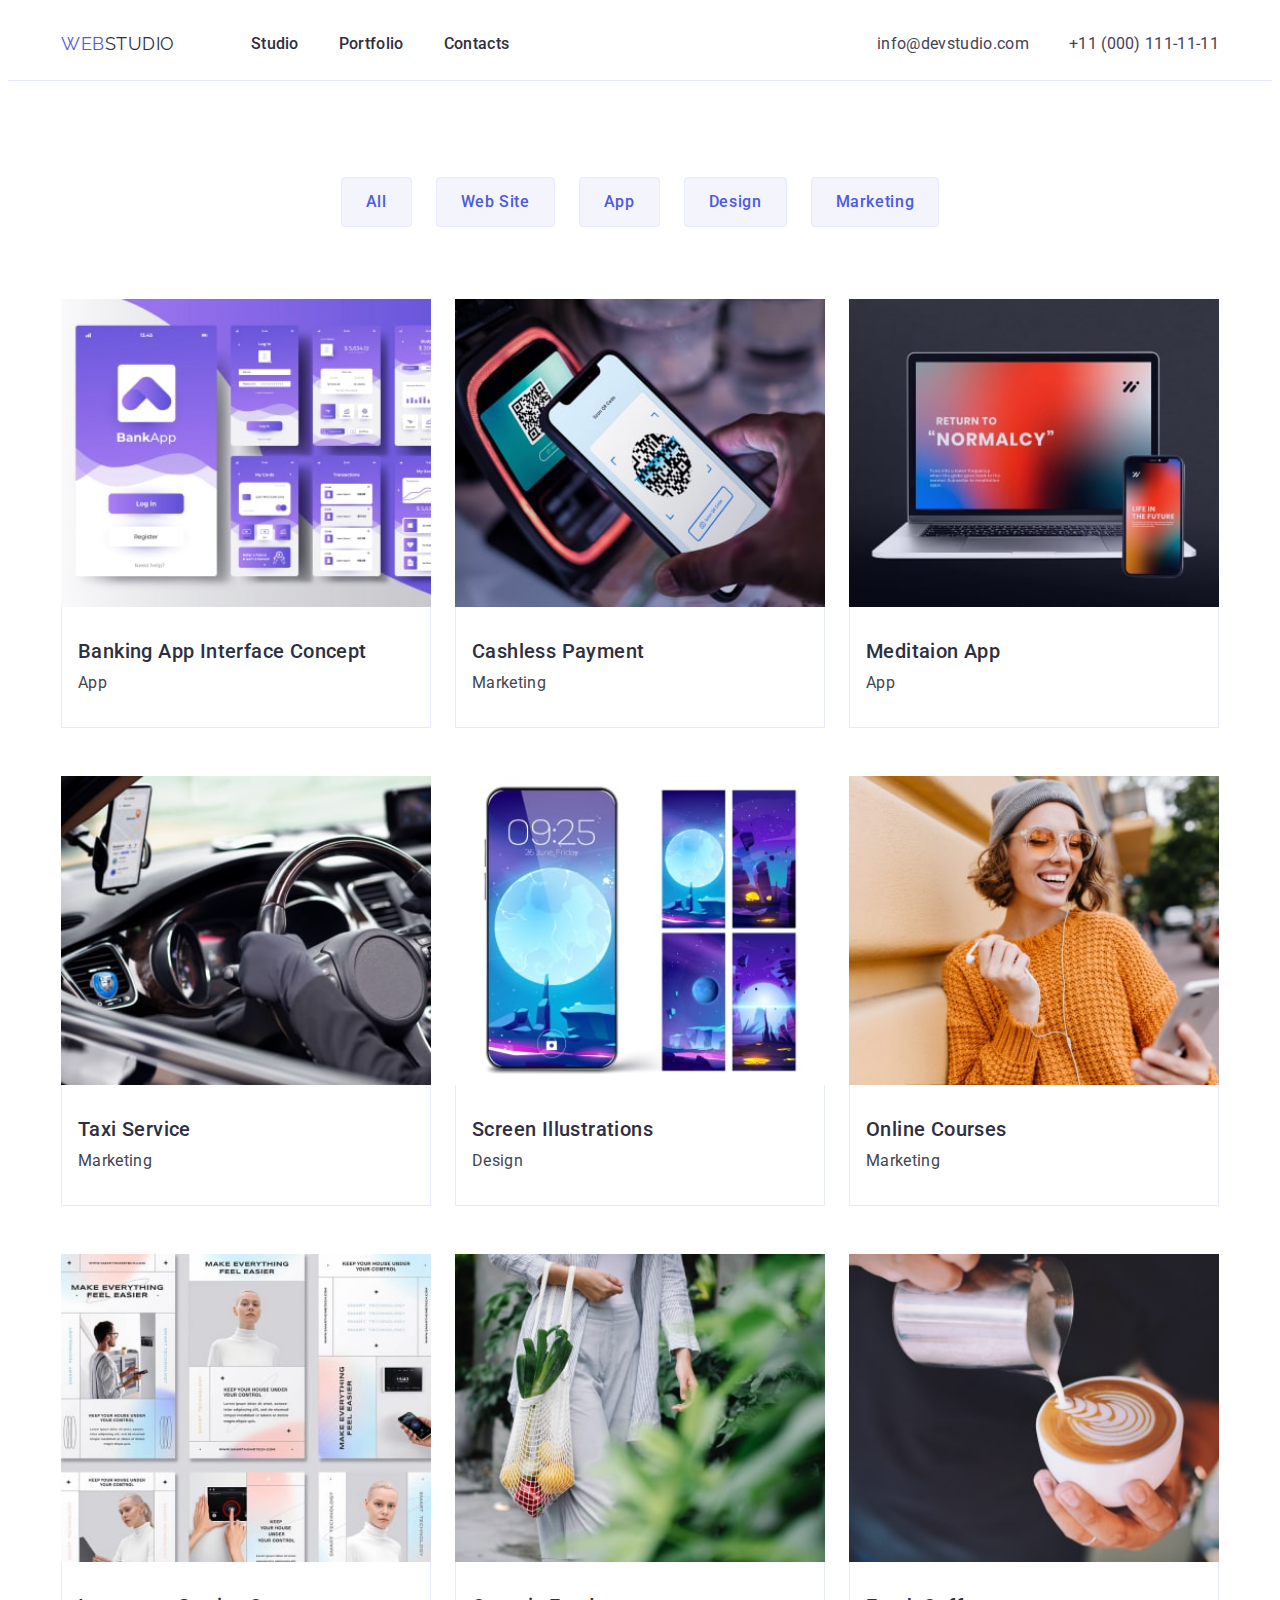
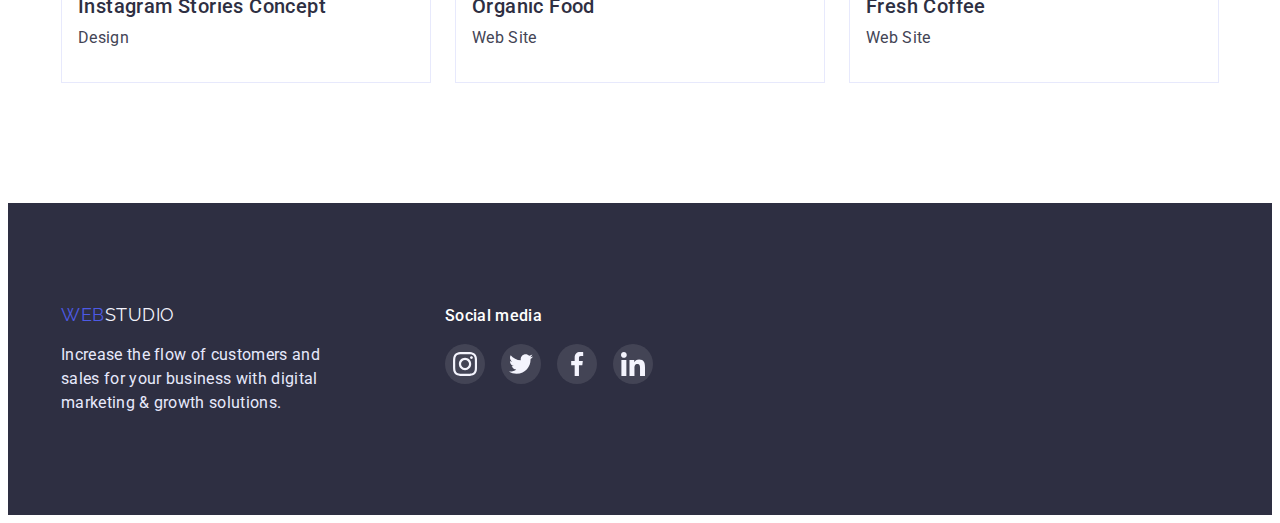
==== portfolio.html @ cd5cf361 "Initial commit" ====
<!DOCTYPE html>
<html lang="en">
  <head>
    <meta charset="UTF-8" />
    <meta http-equiv="X-UA-Compatible" content="IE=edge" />
    <meta name="viewport" content="width=device-width, initial-scale=1.0" />
    <link rel="preconnect" href="https://fonts.googleapis.com" />
    <link rel="preconnect" href="https://fonts.gstatic.com" crossorigin />
    <link
      href="https://fonts.googleapis.com/css2?family=Raleway:wght@800&family=Roboto:wght@400;500;700;900&display=swap"
      rel="stylesheet"
    />
    <title>Web Studio</title>
    <link
      rel="stylesheet"
      href="https://cdnjs.cloudflare.com/ajax/libs/modern-normalize/1.1.0/modern-normalize.min.css"
      integrity="sha512-wpPYUAdjBVSE4KJnH1VR1HeZfpl1ub8YT/NKx4PuQ5NmX2tKuGu6U/JRp5y+Y8XG2tV+wKQpNHVUX03MfMFn9Q=="
      crossorigin="anonymous"
      referrerpolicy="no-referrer"
    />
    <link href="https://unpkg.com/aos@2.3.1/dist/aos.css" rel="stylesheet" />
    <link rel="stylesheet" href="./css/styles.css" />
  </head>
  <body>
    <!-- Header -->
    <header class="header">
      <div class="container header-container">
        <nav class="nav">
          <a class="logo link" href="./index.html"
            >Web<span class="logo-item">Studio</span></a
          >
          <ul class="menu-list list">
            <li class="menu-item">
              <a class="menu-link link" href="./index.html">Studio</a>
            </li>
            <li class="menu-item">
              <a class="menu-link link" href="./portfolio.html">Portfolio</a>
            </li>
            <li class="menu-item">
              <a class="menu-link link" href="./contacts.html">Contacts</a>
            </li>
          </ul>
        </nav>
        <address class="adress">
          <ul class="adress-menu list">
            <li class="adress-menu-item">
              <a class="adress-link link" href="mailto:info@devstudio.com"
                >info@devstudio.com</a
              >
            </li>
            <li class="adress-menu-item">
              <a class="adress-link link" href="tel:+11(000)111-11-11"
                >+11 (000) 111-11-11</a
              >
            </li>
          </ul>
        </address>
      </div>
    </header>
    <main>
      <section class="portfolio">
        <div class="container">
          <h1 class="hidden">Portfolio</h1>
          <ul class="portfolio-btn-list list">
            <li class="portfolio-btn-item">
              <button class="portfolio-btn btn" type="button">All</button>
            </li>
            <li class="portfolio-btn-item">
              <button class="portfolio-btn btn" type="button">Web Site</button>
            </li>
            <li class="portfolio-btn-item">
              <button class="portfolio-btn btn" type="button">App</button>
            </li>
            <li class="portfolio-btn-item">
              <button class="portfolio-btn btn" type="button">Design</button>
            </li>
            <li class="portfolio-btn-item">
              <button class="portfolio-btn btn" type="button">Marketing</button>
            </li>
          </ul>
          <ul class="portfolio-list list">
            <li class="portfolio-item">
              <div class="portfolio-top-wrap">
                <img
                  src="./images/portfolio-1.jpg"
                  alt="bank app"
                  width="360"
                />
                <p class="portfolio-top-text">
                  14 Stylish and User-Friendly App Design Concepts · Task
                  Manager App · Calorie Tracker App · Exotic Fruit Ecommerce App
                  · Cloud Storage App
                </p>
              </div>
              <div class="portfolio-item-container">
                <h2 class="portfolio-title">Banking App Interface Concept</h2>
                <p class="portfolio-text">App</p>
              </div>
            </li>
            <li class="portfolio-item">
              <div class="portfolio-top-wrap">
                <img
                  src="./images/portfolio-2.jpg"
                  alt="phone with QR-code"
                  width="360"
                />
                <p class="portfolio-top-text">
                  14 Stylish and User-Friendly App Design Concepts · Task
                  Manager App · Calorie Tracker App · Exotic Fruit Ecommerce App
                  · Cloud Storage App
                </p>
              </div>
              <div class="portfolio-item-container">
                <h2 class="portfolio-title">Cashless Payment</h2>
                <p class="portfolio-text">Marketing</p>
              </div>
            </li>
            <li class="portfolio-item">
              <div class="portfolio-top-wrap">
                <img
                  src="./images/portfolio-3.jpg"
                  alt="laptop and phone"
                  width="360"
                />
                <p class="portfolio-top-text">
                  14 Stylish and User-Friendly App Design Concepts · Task
                  Manager App · Calorie Tracker App · Exotic Fruit Ecommerce App
                  · Cloud Storage App
                </p>
              </div>
              <div class="portfolio-item-container">
                <h2 class="portfolio-title">Meditaion App</h2>
                <p class="portfolio-text">App</p>
              </div>
            </li>
            <li class="portfolio-item">
              <div class="portfolio-top-wrap">
                <img
                  src="./images/portfolio-4.jpg"
                  alt="man in a car with phone"
                  width="360"
                />
                <p class="portfolio-top-text">
                  14 Stylish and User-Friendly App Design Concepts · Task
                  Manager App · Calorie Tracker App · Exotic Fruit Ecommerce App
                  · Cloud Storage App
                </p>
              </div>
              <div class="portfolio-item-container">
                <h2 class="portfolio-title">Taxi Service</h2>
                <p class="portfolio-text">Marketing</p>
              </div>
            </li>
            <li class="portfolio-item">
              <div class="portfolio-top-wrap">
                <img
                  src="./images/portfolio-5.jpg"
                  alt="screen illustrations"
                  width="360"
                />
                <p class="portfolio-top-text">
                  14 Stylish and User-Friendly App Design Concepts · Task
                  Manager App · Calorie Tracker App · Exotic Fruit Ecommerce App
                  · Cloud Storage App
                </p>
              </div>
              <div class="portfolio-item-container">
                <h2 class="portfolio-title">Screen Illustrations</h2>
                <p class="portfolio-text">Design</p>
              </div>
            </li>
            <li class="portfolio-item">
              <div class="portfolio-top-wrap">
                <img
                  src="./images/portfolio-6.jpg"
                  alt="girl with phone and earphones"
                  width="360"
                />
                <p class="portfolio-top-text">
                  14 Stylish and User-Friendly App Design Concepts · Task
                  Manager App · Calorie Tracker App · Exotic Fruit Ecommerce App
                  · Cloud Storage App
                </p>
              </div>
              <div class="portfolio-item-container">
                <h2 class="portfolio-title">Online Courses</h2>
                <p class="portfolio-text">Marketing</p>
              </div>
            </li>
            <li class="portfolio-item">
              <div class="portfolio-top-wrap">
                <img
                  src="./images/portfolio-7.jpg"
                  alt="Instagram stories concept"
                  width="360"
                />
                <p class="portfolio-top-text">
                  14 Stylish and User-Friendly App Design Concepts · Task
                  Manager App · Calorie Tracker App · Exotic Fruit Ecommerce App
                  · Cloud Storage App
                </p>
              </div>
              <div class="portfolio-item-container">
                <h2 class="portfolio-title">Instagram Stories Concept</h2>
                <p class="portfolio-text">Design</p>
              </div>
            </li>
            <li class="portfolio-item">
              <div class="portfolio-top-wrap">
                <img
                  src="./images/portfolio-8.jpg"
                  alt="a bag with vegetables and fruits"
                  width="360"
                />
                <p class="portfolio-top-text">
                  14 Stylish and User-Friendly App Design Concepts · Task
                  Manager App · Calorie Tracker App · Exotic Fruit Ecommerce App
                  · Cloud Storage App
                </p>
              </div>
              <div class="portfolio-item-container">
                <h2 class="portfolio-title">Organic Food</h2>
                <p class="portfolio-text">Web Site</p>
              </div>
            </li>
            <li class="portfolio-item">
              <div class="portfolio-top-wrap">
                <img
                  src="./images/portfolio-9.jpg"
                  alt="a cup of cofee"
                  width="360"
                />
                <p class="portfolio-top-text">
                  14 Stylish and User-Friendly App Design Concepts · Task
                  Manager App · Calorie Tracker App · Exotic Fruit Ecommerce App
                  · Cloud Storage App
                </p>
              </div>
              <div class="portfolio-item-container">
                <h2 class="portfolio-title">Fresh Coffee</h2>
                <p class="portfolio-text">Web Site</p>
              </div>
            </li>
          </ul>
        </div>
      </section>
    </main>
    <footer class="footer">
      <div class="container footer-container">
        <div>
          <a class="footer-logo link" href="./index.html"
            >Web<span class="logo-footer-span">Studio</span></a
          >
          <p class="footer-text">
            Increase the flow of customers and sales for your business with
            digital marketing & growth solutions.
          </p>
        </div>
        <div class="footer-soc-container">
          <p class="footer-soc-text">Social media</p>
          <ul class="footer-soc-list list">
            <li class="footer-soc-item">
              <a href="" class="footer-soc-link link">
                <svg class="footer-soc-icon" width="24" height="24">
                  <use href="./images/icons.svg#icon-instagram"></use>
                </svg>
              </a>
            </li>
            <li class="footer-soc-item">
              <a href="" class="footer-soc-link">
                <svg class="footer-soc-icon" width="24" height="24">
                  <use href="./images/icons.svg#icon-twitter"></use>
                </svg>
              </a>
            </li>
            <li class="footer-soc-item">
              <a href="" class="footer-soc-link link">
                <svg class="footer-soc-icon" width="24" height="24">
                  <use href="./images/icons.svg#icon-facebook"></use>
                </svg>
              </a>
            </li>
            <li class="footer-soc-item">
              <a href="" class="footer-soc-link link">
                <svg class="footer-soc-icon" width="24" height="24">
                  <use href="./images/icons.svg#icon-linkedin"></use>
                </svg>
              </a>
            </li>
          </ul>
        </div>
      </div>
    </footer>
  </body>
</html>
---- css/styles.css ----
:root {
  --primary-text-color: #434455;
  --tittle-text-color: #2e2f42;
  --primary-white-color: #ffffff;
  --primary-bcg-color: #f4f4fd;
  --logo-color: #2e2f42;
  --hero-bg-color: #4d5ae5;
  --section-title-color: #2e2f42;
  --modal-btn-color: #4d5ae5;
  --modal-btn-background: #f4f4fd;
  --portfolio-card-accent: #4d5ae5;
  --portfolio-card-text: #f4f4fd;
  --link-accent: #404bbf;
  --transition: 250ms cubic-bezier(0.4, 0, 0.2, 1);
}

/*?-----------------------RESET-------------------------- */

ul {
  margin: 0;
  padding: 0;
}
h1,
h2,
h3,
h4,
h5,
h6,
p {
  margin: 0;
}
img {
  display: block;
  width: 100%;
}

/*?-----------------------BASE-------------------------- */
body {
  color: var(--primary-text-color);
  font-family: "Roboto", sans-serif;
  background-color: var(--primary-white-color);
}
.list {
  list-style: none;
}
.link {
  text-decoration: none;
}
.section-title {
  font-size: 36px;
  line-height: 1.2;
  letter-spacing: 0.02em;
  margin-bottom: 72px;
  text-align: center;
  color: var(--section-title-color);
  text-transform: capitalize;
}
.hidden {
  position: absolute;
  width: 1px;
  height: 1px;
  margin: -1px;
  border: 0;
  padding: 0;
  white-space: nowrap;
  clip-path: inset(100%);
  clip: rect(0 0 0 0);
  overflow: hidden;
}
.container {
  width: 100%;
  max-width: 1158px;
  padding-left: 15px;
  padding-right: 15px;
  /** outline: 2px solid red; */
  margin: 0 auto;
}
.section {
  padding-top: 120px;
  padding-bottom: 120px;
}
.btn {
  display: block;
}
/*?-----------------------LOGO-------------------------- */
.logo {
  font-family: "Raleway", sans-serif;
  font-size: 18px;
  line-height: 1.33;
  letter-spacing: 0.03em;
  text-transform: uppercase;
  color: #4d5ae5;
  padding: 24px 0;
  margin-right: 76px;
}
.logo-item {
  color: var(--logo-color);
}
/*?-----------------------HEADER-------------------------- */
.header-container {
  display: flex;
}
.nav {
  display: flex;
  align-items: center;
  margin-right: auto;
}
.header {
  border-bottom: 1px solid #e7e9fc;
}
.menu-list {
  display: flex;
  gap: 40px;
}

.menu-link {
  position: relative;
  line-height: 1.5;
  font-weight: 500;
  letter-spacing: 0.02em;
  color: var(--tittle-text-color);
  display: block;
  padding: 24px 0;
  transition: color var(--transition);
}
.menu-link:hover:after {
  position: absolute;
  bottom: -1px;
  content: "";
  display: block;
  height: 4px;
  width: 100%;
  background-color: #404bbf;
  border-radius: 2px;
}
.menu-link:is(:hover, :focus) {
  color: var(--link-accent);
}
.adress {
  display: flex;
  align-items: center;
}
.adress-menu {
  display: flex;
  gap: 40px;
}
.adress-link {
  font-style: normal;
  line-height: 1.5;
  letter-spacing: 0.02em;
  color: var(--primary-text-color);
  display: block;
  padding: 24px 0;
  transition: color var(--transition);
}

.adress-link:is(:hover, :focus) {
  color: var(--link-accent);
}
/*?-----------------------HERO-------------------------- */
.main-btn {
  font-family: "Roboto", sans-serif;
  font-size: 16px;
  font-weight: 500;
  line-height: 1.5;
  min-width: 169px;
  height: 56px;
  margin: 0 auto;
  align-items: center;
  letter-spacing: 0.04em;
  color: var(--primary-white-color);
  background-color: var(--hero-bg-color);
  border: none;
  box-shadow: 0px 4px 4px rgba(0, 0, 0, 0.15);
  border-radius: 4px;
  cursor: pointer;
  margin-top: 48px;
  transition: background-color var(--transition), cursor var(--transition);
}
.main-btn:is(:hover, :focus) {
  background-color: #404bbf;
  cursor: pointer;
}
.hero {
  max-width: 1440px;
  margin: 0 auto;
  background-image: linear-gradient(
      rgba(46, 47, 66, 0.7),
      rgba(46, 47, 66, 0.7)
    ),
    url(../images/hero-background.jpg);
  background-repeat: no-repeat;
  background-position: center;
  background-size: cover;
  padding: 188px 0;
}
.hero-title {
  font-size: 56px;
  line-height: 1.07;
  letter-spacing: 0.02em;
  max-width: 496px;
  color: var(--primary-white-color);
  margin: 0 auto;
}
/*?-----------------------OUR FEATURES-------------------------- */
.features-title {
  font-weight: 500;
  font-size: 20px;
  line-height: 1.2;
  letter-spacing: 0.02em;
  color: var(--tittle-text-color);
  margin-bottom: 8px;
}
.features-list {
  display: flex;
  gap: 24px;
}
.features-item {
  max-width: 264px;
}
.features-link {
  width: 264px;
  height: 112px;
  display: block;
  display: flex;
  align-items: center;
  justify-content: center;
  background-color: var(--primary-bcg-color);
  border-radius: 4px;
  margin-bottom: 8px;
}
.features-text {
  line-height: 1.5;
  letter-spacing: 0.02em;
  color: var(--primary-text-color);
}
/*?-----------------------WHAT ARE WE DOING-------------------------- */
.work-examples {
  padding-bottom: 120px;
}
.examples-list {
  display: flex;
  gap: 24px;
}
.examples-item {
  width: calc((100% - 48px) / 3);
}
/*?-----------------------OUR TEAM-------------------------- */
.our-team {
  background-color: var(--primary-bcg-color);
}
.team-list {
  display: flex;
  gap: 24px;
}
.team-item {
  background-color: var(--primary-white-color);
  width: calc((100% - 72px) / 4);
  box-shadow: 0px 1px 6px rgba(46, 47, 66, 0.08),
    0px 1px 1px rgba(46, 47, 66, 0.16), 0px 2px 1px rgba(46, 47, 66, 0.08);
  border-radius: 0px 0px 4px 4px;
}
.team-container {
  padding-top: 32px;
  padding-bottom: 32px;
}
.team-card-title {
  font-size: 20px;
  font-weight: 500;
  line-height: 1.2;
  letter-spacing: 0.02em;
  color: var(--tittle-text-color);
  margin-bottom: 8px;
  text-align: center;
}
.team-text {
  line-height: 1.5;
  letter-spacing: 0.02em;
  text-align: center;
  margin-bottom: 8px;
}
.team-soc-list {
  display: flex;
  justify-content: center;
  gap: 24px;
}
.team-soc-item {
  width: 40px;
  height: 40px;
}
.team-soc-link {
  width: 100%;
  height: 100%;
  background-color: var(--modal-btn-color);
  display: block;
  border-radius: 50%;
  display: flex;
  align-items: center;
  justify-content: center;
  transition: background-color var(--transition);
}
.team-soc-link:is(:hover, :focus) {
  background-color: #404bbf;
}
/*?-----------------------Customers-------------------------- */
.customers-list {
  display: flex;
  gap: 24px;
}

.customers-link {
  width: 168px;
  height: 88px;
  border: 1px solid #8e8f99;
  border-radius: 4px;
  display: flex;
  align-items: center;
  justify-content: center;
  color: #8e8f99;
  transition: border-color var(--transition);
}
.customers-icon {
  fill: #8e8f99;
}
.customers-link:hover,
.customers-link:focus {
  border-color: #404bbf;
}
.customers-link:hover .customers-icon,
.customers-link:focus .customers-icon {
  fill: #404bbf;
}
/*?-----------------------FOOTER-------------------------- */
.footer {
  background-color: var(--tittle-text-color);
  padding-top: 100px;
  padding-bottom: 100px;
}
.footer-logo {
  font-family: "Raleway", sans-serif;
  font-size: 18px;
  line-height: 1.33;
  letter-spacing: 0.03em;
  text-transform: uppercase;
  color: #4d5ae5;
}
.logo-footer-span {
  color: #f4f4fd;
}
.footer-soc-text {
  font-weight: 500;
  line-height: 1.5;
  letter-spacing: 0.02em;
  color: var(--primary-white-color);
}
.footer-container {
  display: flex;
  align-items: baseline;
}
.footer-soc-list {
  display: flex;
  justify-content: center;
  gap: 16px;
  margin-top: 16px;
}
.footer-soc-item {
  width: 40px;
  height: 40px;
}
.footer-soc-link {
  width: 100%;
  height: 100%;
  border-radius: 50%;
  background-color: rgba(255, 255, 255, 0.1);
  display: flex;
  align-items: center;
  justify-content: center;
  transition: background-color var(--transition);
}
.footer-soc-link:is(:hover, :focus) {
  background-color: #31d0aa;
}
.footer-soc-container {
  margin-left: 120px;
}
.footer-text {
  line-height: 1.5;
  letter-spacing: 0.02em;
  max-width: 264px;
  color: #e7e9fc;
  margin-top: 16px;
}

/*?-----------------------PORTFOLIO-------------------------- */
.portfolio-btn {
  font-family: "Roboto", sans-serif;
  font-size: 16px;
  font-weight: 500;
  line-height: 1.5;
  letter-spacing: 0.04em;
  color: var(--modal-btn-color);
  background-color: var(--modal-btn-background);
  padding: 12px 24px;
  border: 1px solid #e7e9fc;
  border-radius: 4px;
  cursor: pointer;
  transition: color var(--transition), background-color var(--transition),
    box-shadow var(--transition);
}
.portfolio-btn:is(:hover, :focus) {
  color: var(--primary-white-color);
  background-color: #404bbf;
  box-shadow: 0px 3px 1px rgba(0, 0, 0, 0.1), 0px 2px 1px rgba(0, 0, 0, 0.08),
    0px 2px 2px rgba(0, 0, 0, 0.12);
}
.portfolio {
  padding-bottom: 120px;
  padding-top: 96px;
}
.portfolio-btn-list {
  margin-bottom: 72px;
  display: flex;
  justify-content: center;
  gap: 24px;
}
.portfolio-title {
  font-size: 20px;
  font-weight: 500;
  line-height: 1.2;
  letter-spacing: 0.02em;
  margin-bottom: 8px;
  color: var(--tittle-text-color);
}
.portfolio-item {
  width: calc((100% - 48px) / 3);
  transition: box-shadow var(--transition), cursor var(--transition),
    transform var(--transition);
}
.portfolio-item:hover .portfolio-top-text {
  transform: translateY(0);
}
.portfolio-item:is(:hover, :focus) {
  box-shadow: 0px 1px 6px rgba(46, 47, 66, 0.08),
    0px 1px 1px rgba(46, 47, 66, 0.16), 0px 2px 1px rgba(46, 47, 66, 0.08);
  cursor: pointer;
}
.portfolio-item-container {
  border: 1px solid #e7e9fc;
  border-top: none;
  padding-left: 16px;
  padding-top: 32px;
  padding-bottom: 32px;
}
.portfolio-top-wrap {
  position: relative;
  overflow: hidden;
}
.portfolio-text {
  line-height: 1.5;
  letter-spacing: 0.02em;
  color: var(--primary-text-color);
}
.portfolio-top-text {
  position: absolute;
  top: 0;
  padding: 40px 32px;
  font-size: 16px;
  line-height: 1.5;
  letter-spacing: 0.02em;
  color: var(--portfolio-card-text);
  background-color: var(--portfolio-card-accent);
  height: 100%;
  transform: translateY(100%);
  transition: transform var(--transition);
}
.portfolio-list {
  display: flex;
  flex-wrap: wrap;
  column-gap: 24px;
  row-gap: 48px;
}

/*?-----------------------MODAL WINDOW-------------------------- */
.backdrop {
  position: fixed;
  top: 0;
  background-color: rgba(46, 47, 66, 0.4);
  width: 100%;
  height: 100%;
  transition: opacity 400ms linear, visibility 400ms linear;
}
.modal {
  position: absolute;
  top: 50%;
  left: 50%;
  transform: translate(-50%, -50%) scaleY(1);
  width: 408px;
  min-height: 576px;
  padding: 24px;
  background-color: #fcfcfc;
  box-shadow: 0px 1px 1px rgba(0, 0, 0, 0.14), 0px 1px 3px rgba(0, 0, 0, 0.12),
    0px 2px 1px rgba(0, 0, 0, 0.2);
  border-radius: 4px;
  transition: transform 400ms linear;
}
.backdrop.is-hidden .modal {
  transform: translate(-50%, 250%) scaleY(0);
}
.modal-close {
  width: 24px;
  height: 24px;
  display: block;
  margin-left: auto;
  border-radius: 50%;
  background-color: #e7e9fc;
  border: 1px solid rgba(0, 0, 0, 0.1);
  display: flex;
  align-items: center;
  justify-content: center;
}
.is-hidden {
  opacity: 0;
  pointer-events: none;
  visibility: hidden;
}
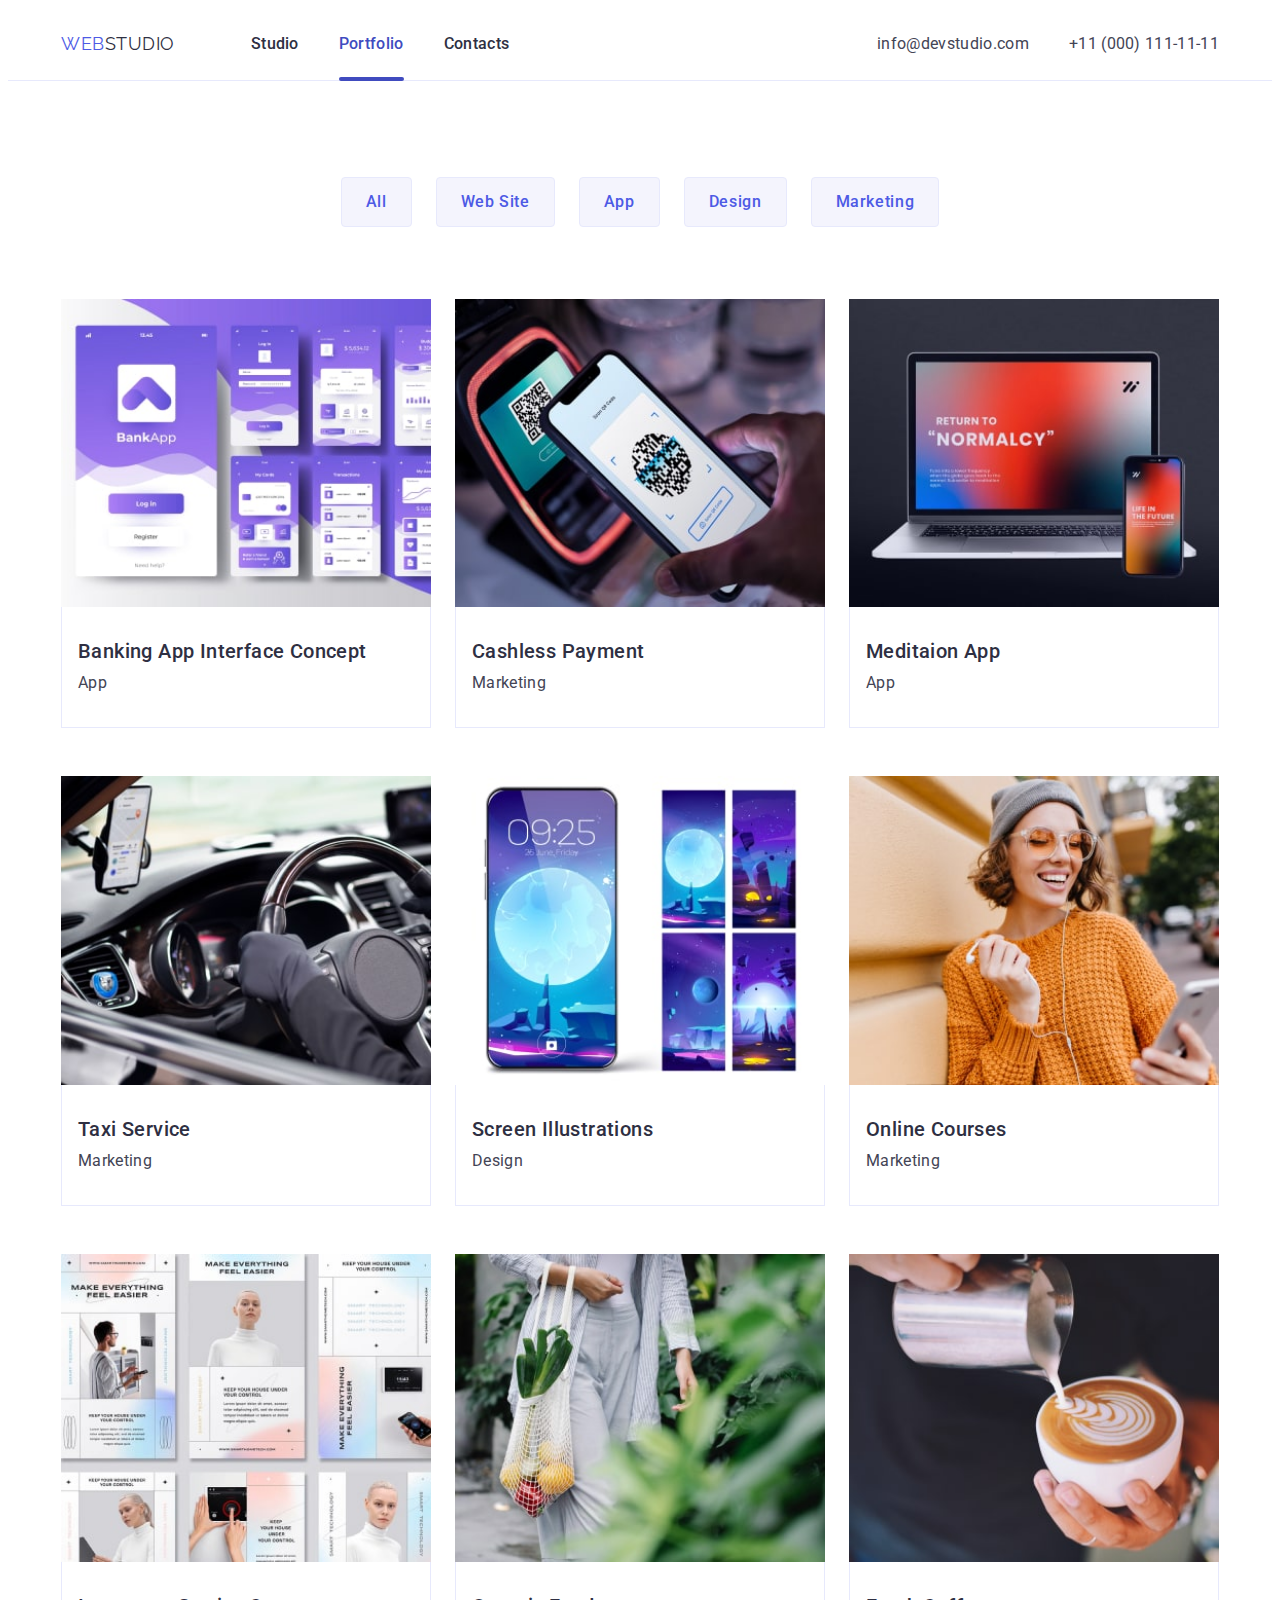
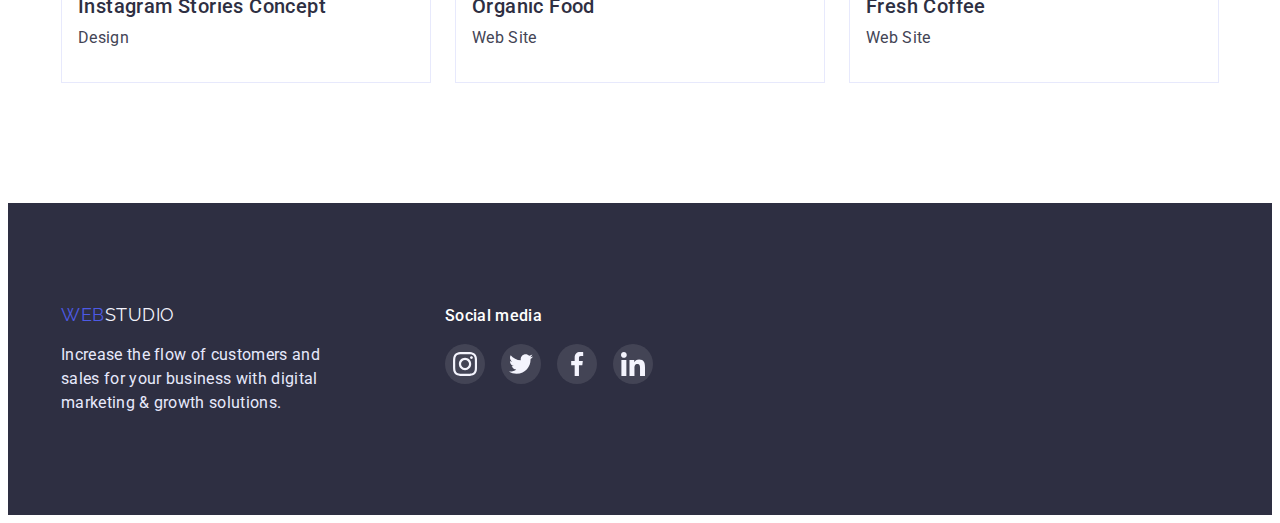
==== commit 3ca6f832: "homework 6" ====
--- a/portfolio.html
+++ b/portfolio.html
@@ -34,7 +34,9 @@
               <a class="menu-link link" href="./index.html">Studio</a>
             </li>
             <li class="menu-item">
-              <a class="menu-link link" href="./portfolio.html">Portfolio</a>
+              <a class="menu-link link active" href="./portfolio.html"
+                >Portfolio</a
+              >
             </li>
             <li class="menu-item">
               <a class="menu-link link" href="./contacts.html">Contacts</a>
--- a/css/styles.css
+++ b/css/styles.css
@@ -123,7 +123,10 @@
   padding: 24px 0;
   transition: color var(--transition);
 }
-.menu-link:hover:after {
+.active {
+  color: var(--link-accent);
+}
+.active:after {
   position: absolute;
   bottom: -1px;
   content: "";
@@ -321,6 +324,7 @@
 }
 .customers-icon {
   fill: #8e8f99;
+  transition: fill var(--transition);
 }
 .customers-link:hover,
 .customers-link:focus {
@@ -433,8 +437,7 @@
 }
 .portfolio-item {
   width: calc((100% - 48px) / 3);
-  transition: box-shadow var(--transition), cursor var(--transition),
-    transform var(--transition);
+  transition: box-shadow var(--transition), cursor var(--transition);
 }
 .portfolio-item:hover .portfolio-top-text {
   transform: translateY(0);
@@ -487,7 +490,7 @@
   background-color: rgba(46, 47, 66, 0.4);
   width: 100%;
   height: 100%;
-  transition: opacity 400ms linear, visibility 400ms linear;
+  transition: opacity var(--transition), visibility var(--transition);
 }
 .modal {
   position: absolute;
@@ -501,7 +504,7 @@
   box-shadow: 0px 1px 1px rgba(0, 0, 0, 0.14), 0px 1px 3px rgba(0, 0, 0, 0.12),
     0px 2px 1px rgba(0, 0, 0, 0.2);
   border-radius: 4px;
-  transition: transform 400ms linear;
+  transition: transform var(--transition);
 }
 .backdrop.is-hidden .modal {
   transform: translate(-50%, 250%) scaleY(0);
@@ -509,14 +512,73 @@
 .modal-close {
   width: 24px;
   height: 24px;
-  display: block;
   margin-left: auto;
+  margin-bottom: 24px;
   border-radius: 50%;
   background-color: #e7e9fc;
   border: 1px solid rgba(0, 0, 0, 0.1);
   display: flex;
   align-items: center;
   justify-content: center;
+  transition: background-color var(--transition), fill var(--transition),
+    cursor var(--transition);
+}
+.modal-close:is(:hover, :focus) {
+  background-color: var(--link-accent);
+  fill: var(--primary-white-color);
+  cursor: pointer;
+}
+.modal-field {
+  margin-bottom: 8px;
+}
+.modal-title {
+  font-weight: 500;
+  line-height: 1.5;
+  text-align: center;
+  letter-spacing: 0.02em;
+  color: var(--tittle-text-color);
+  margin-bottom: 16px;
+}
+.modal-input {
+  width: 100%;
+  height: 40px;
+  border: 1px solid #2e2f42;
+  border-radius: 4px;
+  opacity: 0.2;
+  background-color: transparent;
+  padding-left: 38px;
+}
+.input-wrap {
+  position: relative;
+}
+
+.modal-icon {
+  position: absolute;
+  left: 19px;
+  top: 50%;
+  transform: translateY(-50%);
+}
+.input-text {
+  font-size: 12px;
+  line-height: 1.17;
+  letter-spacing: 0.04em;
+  color: #8e8f99;
+  margin-bottom: 4px;
+}
+.modal-send {
+  font-weight: 500;
+  line-height: 1.5;
+  min-width: 169px;
+  height: 56px;
+  margin: 0 auto;
+  align-items: center;
+  letter-spacing: 0.04em;
+  color: var(--primary-white-color);
+  background-color: var(--hero-bg-color);
+  border: none;
+  box-shadow: 0px 4px 4px rgba(0, 0, 0, 0.15);
+  border-radius: 4px;
+  cursor: pointer;
 }
 .is-hidden {
   opacity: 0;
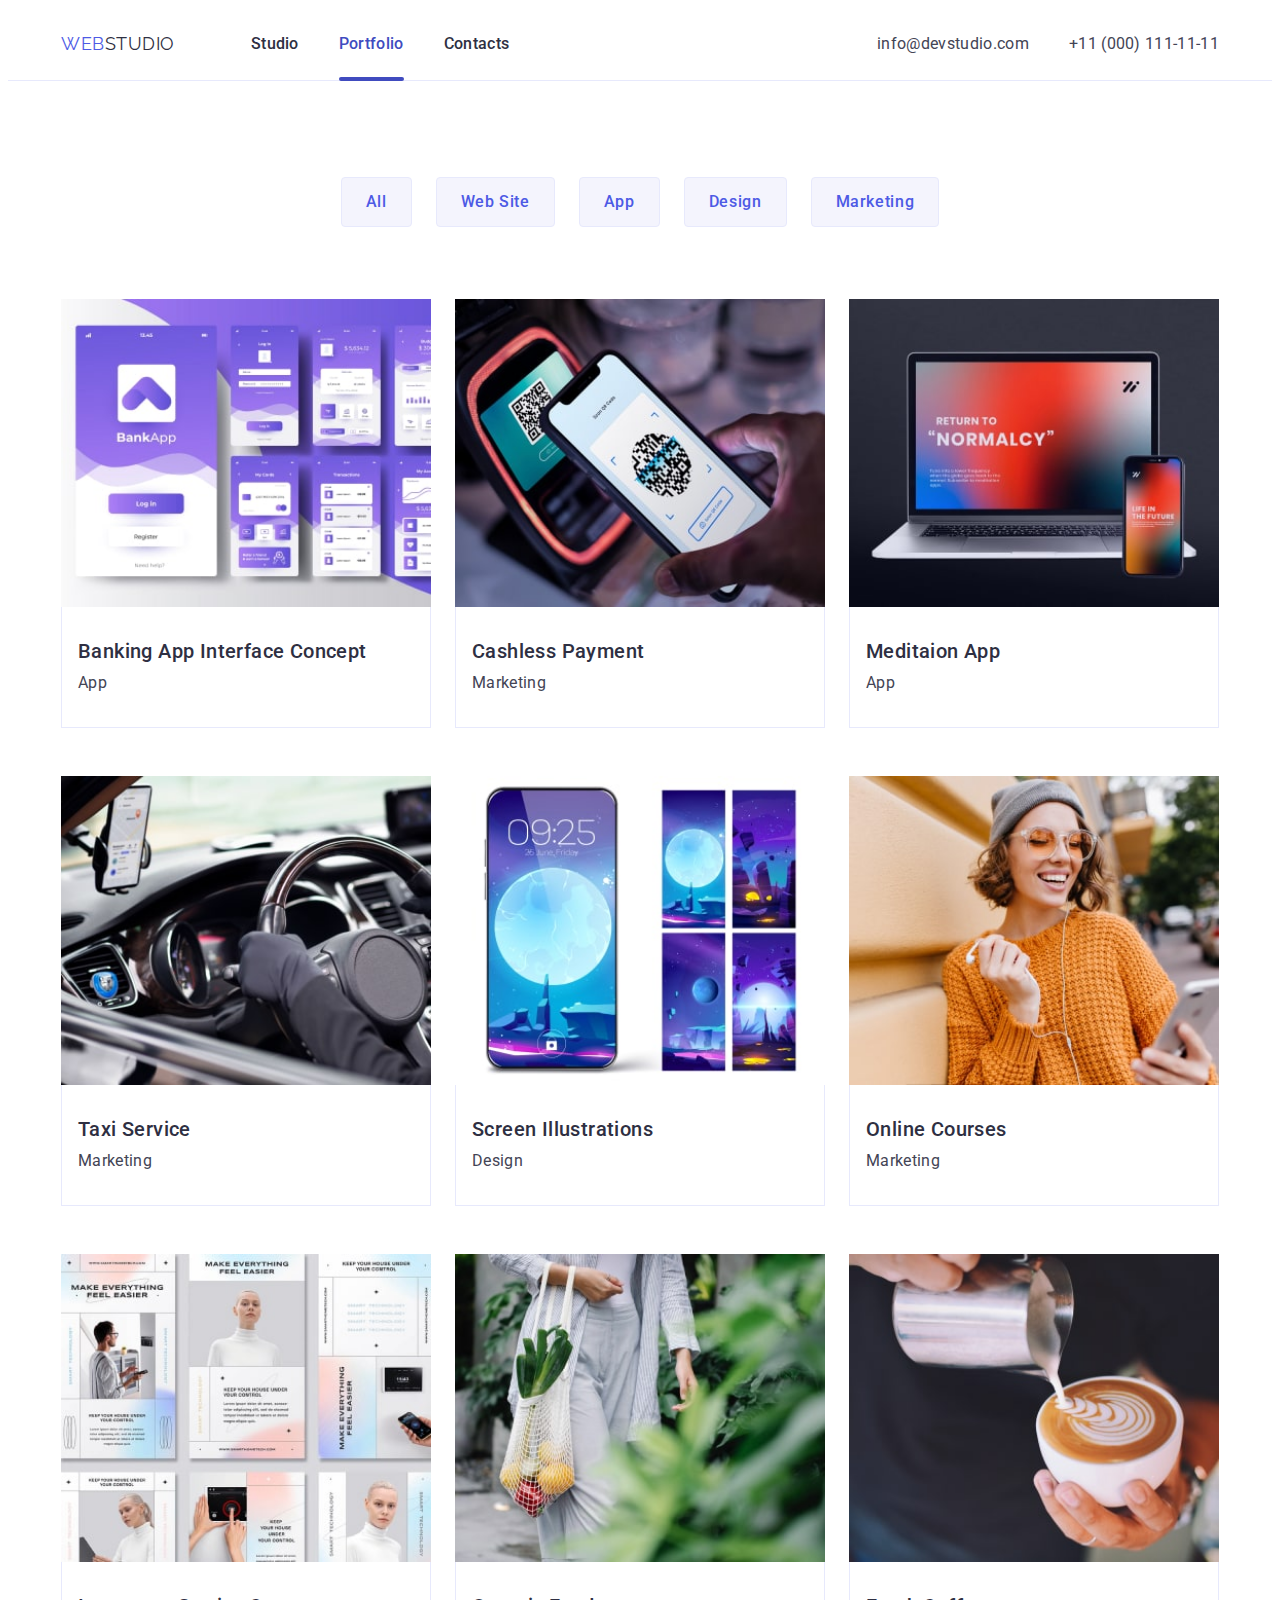
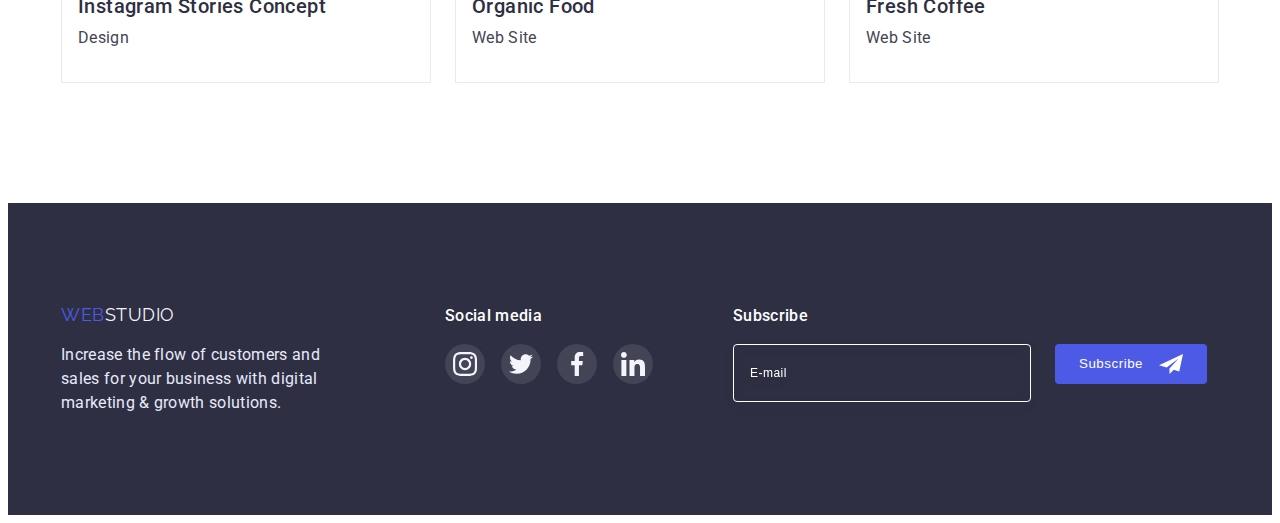
==== commit e5b8abb6: "homework 6" ====
--- a/portfolio.html
+++ b/portfolio.html
@@ -291,6 +291,25 @@
             </li>
           </ul>
         </div>
+        <div class="footer-subscribe">
+          <p class="subscribe-title">Subscribe</p>
+          <form class="subscribe-form">
+            <label for="subscribe" id="subscribe"></label>
+            <input
+              type="text"
+              class="subscribe-input"
+              name="subscribe"
+              id="subscribe"
+              placeholder="E-mail"
+            />
+            <button type="submit" class="subscribe-btn btn">
+              Subscribe
+              <svg class="subscribe-icon" width="24" height="24">
+                <use href="./images/icons.svg#icon-subscribe"></use>
+              </svg>
+            </button>
+          </form>
+        </div>
       </div>
     </footer>
   </body>
--- a/css/styles.css
+++ b/css/styles.css
@@ -10,6 +10,7 @@
   --modal-btn-background: #f4f4fd;
   --portfolio-card-accent: #4d5ae5;
   --portfolio-card-text: #f4f4fd;
+  --modal-icons-focus: #4d5ae5;
   --link-accent: #404bbf;
   --transition: 250ms cubic-bezier(0.4, 0, 0.2, 1);
 }
@@ -163,7 +164,6 @@
 /*?-----------------------HERO-------------------------- */
 .main-btn {
   font-family: "Roboto", sans-serif;
-  font-size: 16px;
   font-weight: 500;
   line-height: 1.5;
   min-width: 169px;
@@ -176,7 +176,6 @@
   border: none;
   box-shadow: 0px 4px 4px rgba(0, 0, 0, 0.15);
   border-radius: 4px;
-  cursor: pointer;
   margin-top: 48px;
   transition: background-color var(--transition), cursor var(--transition);
 }
@@ -394,6 +393,66 @@
   color: #e7e9fc;
   margin-top: 16px;
 }
+.footer-subscribe {
+  margin-left: 80px;
+}
+.subscribe-title {
+  font-weight: 500;
+  line-height: 1.5;
+  letter-spacing: 0.02em;
+  color: var(--primary-white-color);
+  margin-bottom: 16px;
+}
+.subscribe-form {
+  display: flex;
+}
+.subscribe-input {
+  min-width: 264px;
+  height: 40px;
+  border: 1px solid var(--primary-white-color);
+  filter: drop-shadow(0px 4px 4px rgba(0, 0, 0, 0.15));
+  border-radius: 4px;
+  color: var(--primary-white-color);
+  outline: transparent;
+  background-color: transparent;
+  margin-right: 24px;
+  padding: 8px 16px;
+}
+.subscribe-input::placeholder {
+  font-size: 12px;
+  line-height: 2;
+  display: flex;
+  align-items: center;
+  justify-content: center;
+  letter-spacing: 0.04em;
+  color: var(--primary-white-color);
+}
+.subscribe-btn {
+  font-weight: 500;
+  line-height: 1.5;
+  height: 40px;
+  margin: 0 auto;
+  padding: 8px 24px;
+  letter-spacing: 0.04em;
+  display: flex;
+  align-items: center;
+  justify-content: center;
+  color: var(--primary-white-color);
+  background-color: var(--modal-btn-color);
+  border: none;
+  gap: 16px;
+  border-radius: 4px;
+  transition: background-color var(--transition), cursor var(--transition);
+}
+.subscribe-btn:is(:hover, :focus) {
+  background-color: #404bbf;
+  cursor: pointer;
+}
+.subscribe-icon {
+  display: flex;
+  align-items: center;
+  justify-content: center;
+}
 
 /*?-----------------------PORTFOLIO-------------------------- */
 .portfolio-btn {
@@ -498,7 +557,7 @@
   left: 50%;
   transform: translate(-50%, -50%) scaleY(1);
   width: 408px;
-  min-height: 576px;
+  height: 584px;
   padding: 24px;
   background-color: #fcfcfc;
   box-shadow: 0px 1px 1px rgba(0, 0, 0, 0.14), 0px 1px 3px rgba(0, 0, 0, 0.12),
@@ -530,6 +589,7 @@
 }
 .modal-field {
   margin-bottom: 8px;
+  display: block;
 }
 .modal-title {
   font-weight: 500;
@@ -542,11 +602,18 @@
 .modal-input {
   width: 100%;
   height: 40px;
-  border: 1px solid #2e2f42;
-  border-radius: 4px;
-  opacity: 0.2;
+  border: 1px solid rgba(46, 47, 66, 0.2);
+  border-radius: 4px;
+  outline: transparent;
   background-color: transparent;
   padding-left: 38px;
+  transition: border-color var(--transition);
+}
+.modal-input:focus {
+  border-color: var(--modal-icons-focus);
+}
+.modal-input:focus + .modal-icon {
+  fill: var(--modal-icons-focus);
 }
 .input-wrap {
   position: relative;
@@ -554,17 +621,69 @@
 
 .modal-icon {
   position: absolute;
-  left: 19px;
+  left: 16px;
   top: 50%;
   transform: translateY(-50%);
+  transition: fill var(--transition);
 }
 .input-text {
+  display: block;
   font-size: 12px;
   line-height: 1.17;
   letter-spacing: 0.04em;
   color: #8e8f99;
   margin-bottom: 4px;
 }
+.modal-textarea {
+  display: block;
+  font-size: 12px;
+  line-height: 1.17;
+  letter-spacing: 0.04em;
+  color: rgba(46, 47, 66, 0.4);
+  padding: 8px 16px;
+  width: 100%;
+  height: 120px;
+  border: 1px solid rgba(46, 47, 66, 0.2);
+  border-radius: 4px;
+  outline: transparent;
+  background-color: transparent;
+  resize: none;
+}
+.modal-textarea:focus {
+  border-color: var(--modal-icons-focus);
+}
+.check-text {
+  font-size: 12px;
+  line-height: 1.17;
+  margin-top: 16px;
+  letter-spacing: 0.04em;
+  align-items: center;
+  color: #8e8f99;
+  display: flex;
+}
+.check-text::before {
+  content: "";
+  width: 16px;
+  height: 16px;
+  border: 1px solid #2e2f42;
+  border-radius: 2px;
+  margin-right: 8px;
+  transition: border-color var(--transition);
+}
+.input-check:checked + .check-text::before {
+  background-color: #404bbf;
+  border: none;
+  background-image: url(../images/checked.svg);
+  background-repeat: no-repeat;
+  background-position: bottom;
+}
+.input-check:focus + .check-text::before {
+  border-color: #404bbf;
+}
+.check-link {
+  margin-left: 4px;
+  color: var(--modal-icons-focus);
+}
 .modal-send {
   font-weight: 500;
   line-height: 1.5;
@@ -578,6 +697,11 @@
   border: none;
   box-shadow: 0px 4px 4px rgba(0, 0, 0, 0.15);
   border-radius: 4px;
+  margin-top: 24px;
+  transition: background-color var(--transition), cursor var(--transition);
+}
+.modal-send:is(:hover, :focus) {
+  background-color: #404bbf;
   cursor: pointer;
 }
 .is-hidden {
